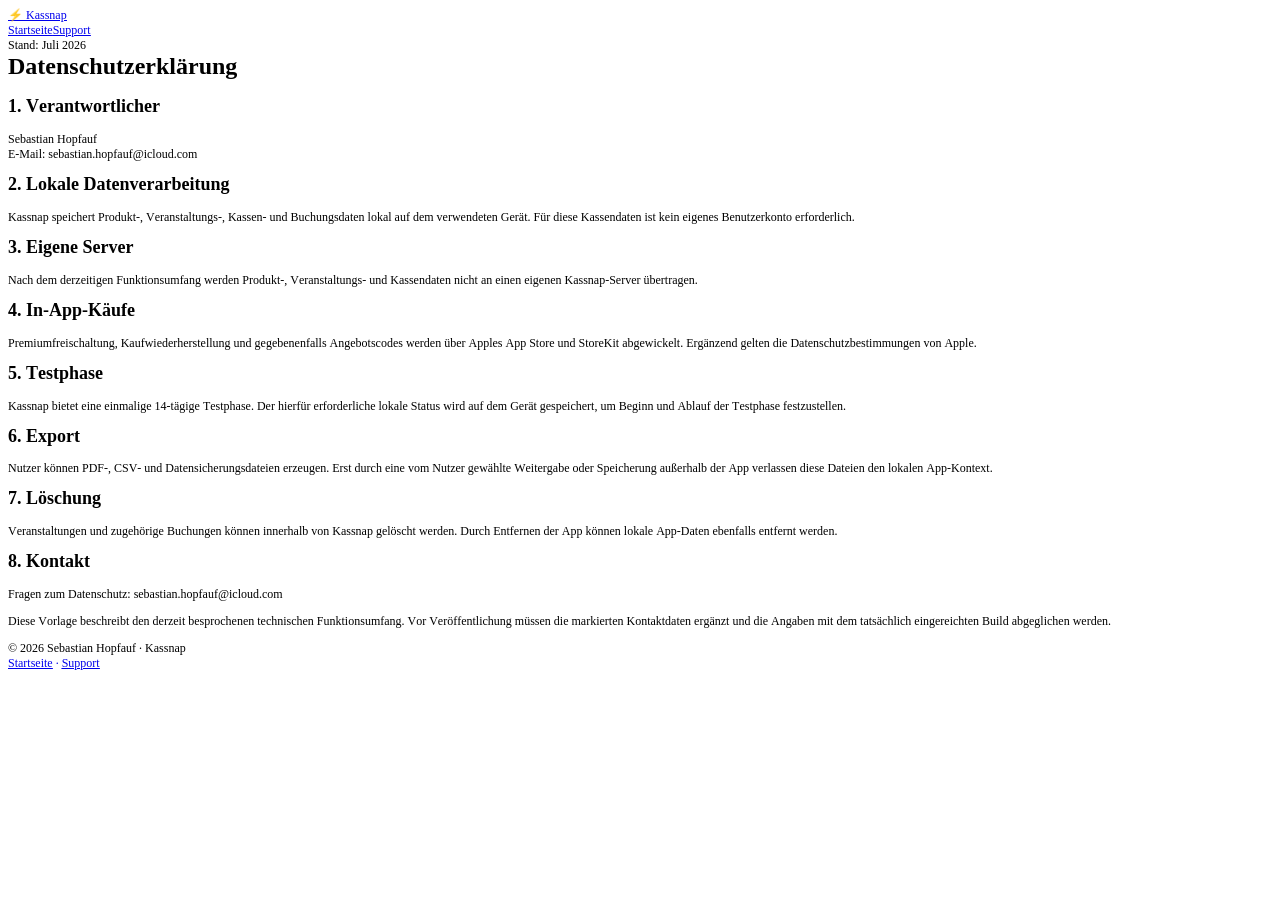
==== datenschutz.html @ 1621744f "Add files via upload" ====
<!DOCTYPE html PUBLIC "-//W3C//DTD HTML 4.01//EN" "http://www.w3.org/TR/html4/strict.dtd">
<html>
<head>
  <meta http-equiv="Content-Type" content="text/html; charset=utf-8">
  <meta http-equiv="Content-Style-Type" content="text/css">
  <title></title>
  <meta name="Generator" content="Cocoa HTML Writer">
  <meta name="CocoaVersion" content="2768.2">
  <style type="text/css">
    p.p1 {margin: 0.0px 0.0px 0.0px 0.0px; font: 12.0px Times; color: #0000e9; -webkit-text-stroke: #0000e3}
    p.p2 {margin: 0.0px 0.0px 0.0px 0.0px; font: 12.0px Times; -webkit-text-stroke: #000000}
    p.p5 {margin: 0.0px 0.0px 12.0px 0.0px; font: 12.0px Times; -webkit-text-stroke: #000000}
    span.s1 {font: 12.0px 'Apple Color Emoji'; text-decoration: underline ; font-kerning: none}
    span.s2 {font: 12.0px Times; text-decoration: underline ; font-kerning: none}
    span.s3 {text-decoration: underline ; font-kerning: none}
    span.s4 {font-kerning: none}
    span.s5 {font-kerning: none; color: #0000e3; -webkit-text-stroke: 0px #000000}
    span.s6 {text-decoration: underline ; font-kerning: none; color: #0000e9; -webkit-text-stroke: 0px #0000e3}
  </style>
</head>
<body>
<p class="p1"><span class="s1"><a href="file:///Users/sebastian/Library/Mobile%20Documents/com~apple~CloudDocs/Downloads/Kassnap_GitHub_Pages/index.html">⚡<span class="s2"> Kassnap</span></a></span></p>
<p class="p1"><span class="s3"><a href="file:///Users/sebastian/Library/Mobile%20Documents/com~apple~CloudDocs/Downloads/Kassnap_GitHub_Pages/index.html">Startseite</a><a href="file:///Users/sebastian/Library/Mobile%20Documents/com~apple~CloudDocs/Downloads/Kassnap_GitHub_Pages/support.html">Support</a></span></p>
<p class="p2"><span class="s4">Stand: Juli 2026</span></p>
<h1 style="margin: 0.0px 0.0px 16.1px 0.0px; font: 24.0px Times; -webkit-text-stroke: #000000"><span class="s4"><b>Datenschutzerklärung</b><b></b></span></h1>
<h2 style="margin: 0.0px 0.0px 14.9px 0.0px; font: 18.0px Times; -webkit-text-stroke: #000000"><span class="s4"><b>1. Verantwortlicher</b><b></b></span></h2>
<p class="p5"><span class="s4">Sebastian Hopfauf<br>
E-Mail: sebastian.hopfauf@icloud.com</span></p>
<h2 style="margin: 0.0px 0.0px 14.9px 0.0px; font: 18.0px Times; -webkit-text-stroke: #000000"><span class="s4"><b>2. Lokale Datenverarbeitung</b><b></b></span></h2>
<p class="p5"><span class="s4">Kassnap speichert Produkt-, Veranstaltungs-, Kassen- und Buchungsdaten lokal auf dem verwendeten Gerät. Für diese Kassendaten ist kein eigenes Benutzerkonto erforderlich.</span></p>
<h2 style="margin: 0.0px 0.0px 14.9px 0.0px; font: 18.0px Times; -webkit-text-stroke: #000000"><span class="s4"><b>3. Eigene Server</b><b></b></span></h2>
<p class="p5"><span class="s4">Nach dem derzeitigen Funktionsumfang werden Produkt-, Veranstaltungs- und Kassendaten nicht an einen eigenen Kassnap-Server übertragen.</span></p>
<h2 style="margin: 0.0px 0.0px 14.9px 0.0px; font: 18.0px Times; -webkit-text-stroke: #000000"><span class="s4"><b>4. In-App-Käufe</b><b></b></span></h2>
<p class="p5"><span class="s4">Premiumfreischaltung, Kaufwiederherstellung und gegebenenfalls Angebotscodes werden über Apples App Store und StoreKit abgewickelt. Ergänzend gelten die Datenschutzbestimmungen von Apple.</span></p>
<h2 style="margin: 0.0px 0.0px 14.9px 0.0px; font: 18.0px Times; -webkit-text-stroke: #000000"><span class="s4"><b>5. Testphase</b><b></b></span></h2>
<p class="p5"><span class="s4">Kassnap bietet eine einmalige 14-tägige Testphase. Der hierfür erforderliche lokale Status wird auf dem Gerät gespeichert, um Beginn und Ablauf der Testphase festzustellen.</span></p>
<h2 style="margin: 0.0px 0.0px 14.9px 0.0px; font: 18.0px Times; -webkit-text-stroke: #000000"><span class="s4"><b>6. Export</b><b></b></span></h2>
<p class="p5"><span class="s4">Nutzer können PDF-, CSV- und Datensicherungsdateien erzeugen. Erst durch eine vom Nutzer gewählte Weitergabe oder Speicherung außerhalb der App verlassen diese Dateien den lokalen App-Kontext.</span></p>
<h2 style="margin: 0.0px 0.0px 14.9px 0.0px; font: 18.0px Times; -webkit-text-stroke: #000000"><span class="s4"><b>7. Löschung</b><b></b></span></h2>
<p class="p5"><span class="s4">Veranstaltungen und zugehörige Buchungen können innerhalb von Kassnap gelöscht werden. Durch Entfernen der App können lokale App-Daten ebenfalls entfernt werden.</span></p>
<h2 style="margin: 0.0px 0.0px 14.9px 0.0px; font: 18.0px Times; -webkit-text-stroke: #000000"><span class="s4"><b>8. Kontakt</b><b></b></span></h2>
<p class="p5"><span class="s4">Fragen zum Datenschutz: sebastian.hopfauf@icloud.com</span></p>
<p class="p5"><span class="s4">Diese Vorlage beschreibt den derzeit besprochenen technischen Funktionsumfang. Vor Veröffentlichung müssen die markierten Kontaktdaten ergänzt und die Angaben mit dem tatsächlich eingereichten Build abgeglichen werden.</span></p>
<p class="p2"><span class="s4">© 2026 Sebastian Hopfauf · Kassnap</span></p>
<p class="p1"><span class="s3"><a href="file:///Users/sebastian/Library/Mobile%20Documents/com~apple~CloudDocs/Downloads/Kassnap_GitHub_Pages/index.html">Startseite</a></span><span class="s5"> · <a href="file:///Users/sebastian/Library/Mobile%20Documents/com~apple~CloudDocs/Downloads/Kassnap_GitHub_Pages/support.html"><span class="s6">Support</span></a></span></p>
</body>
</html>
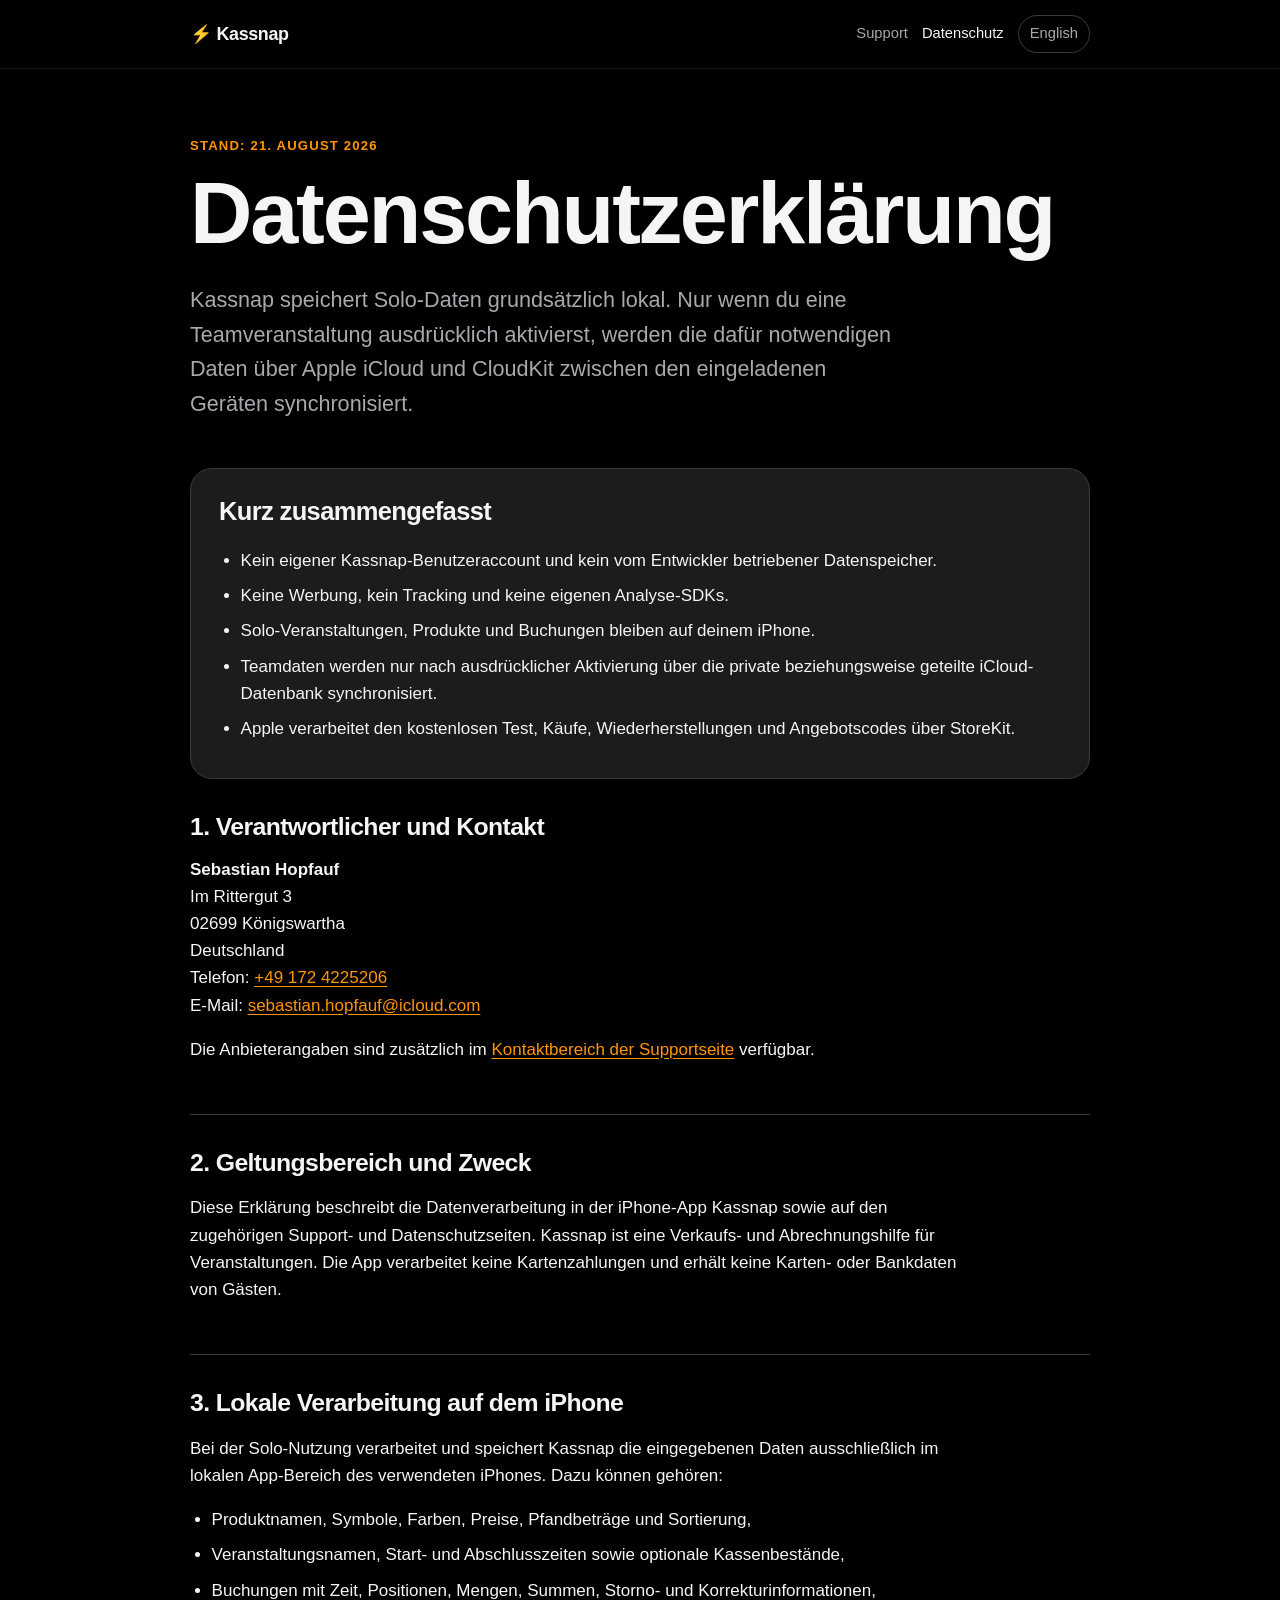
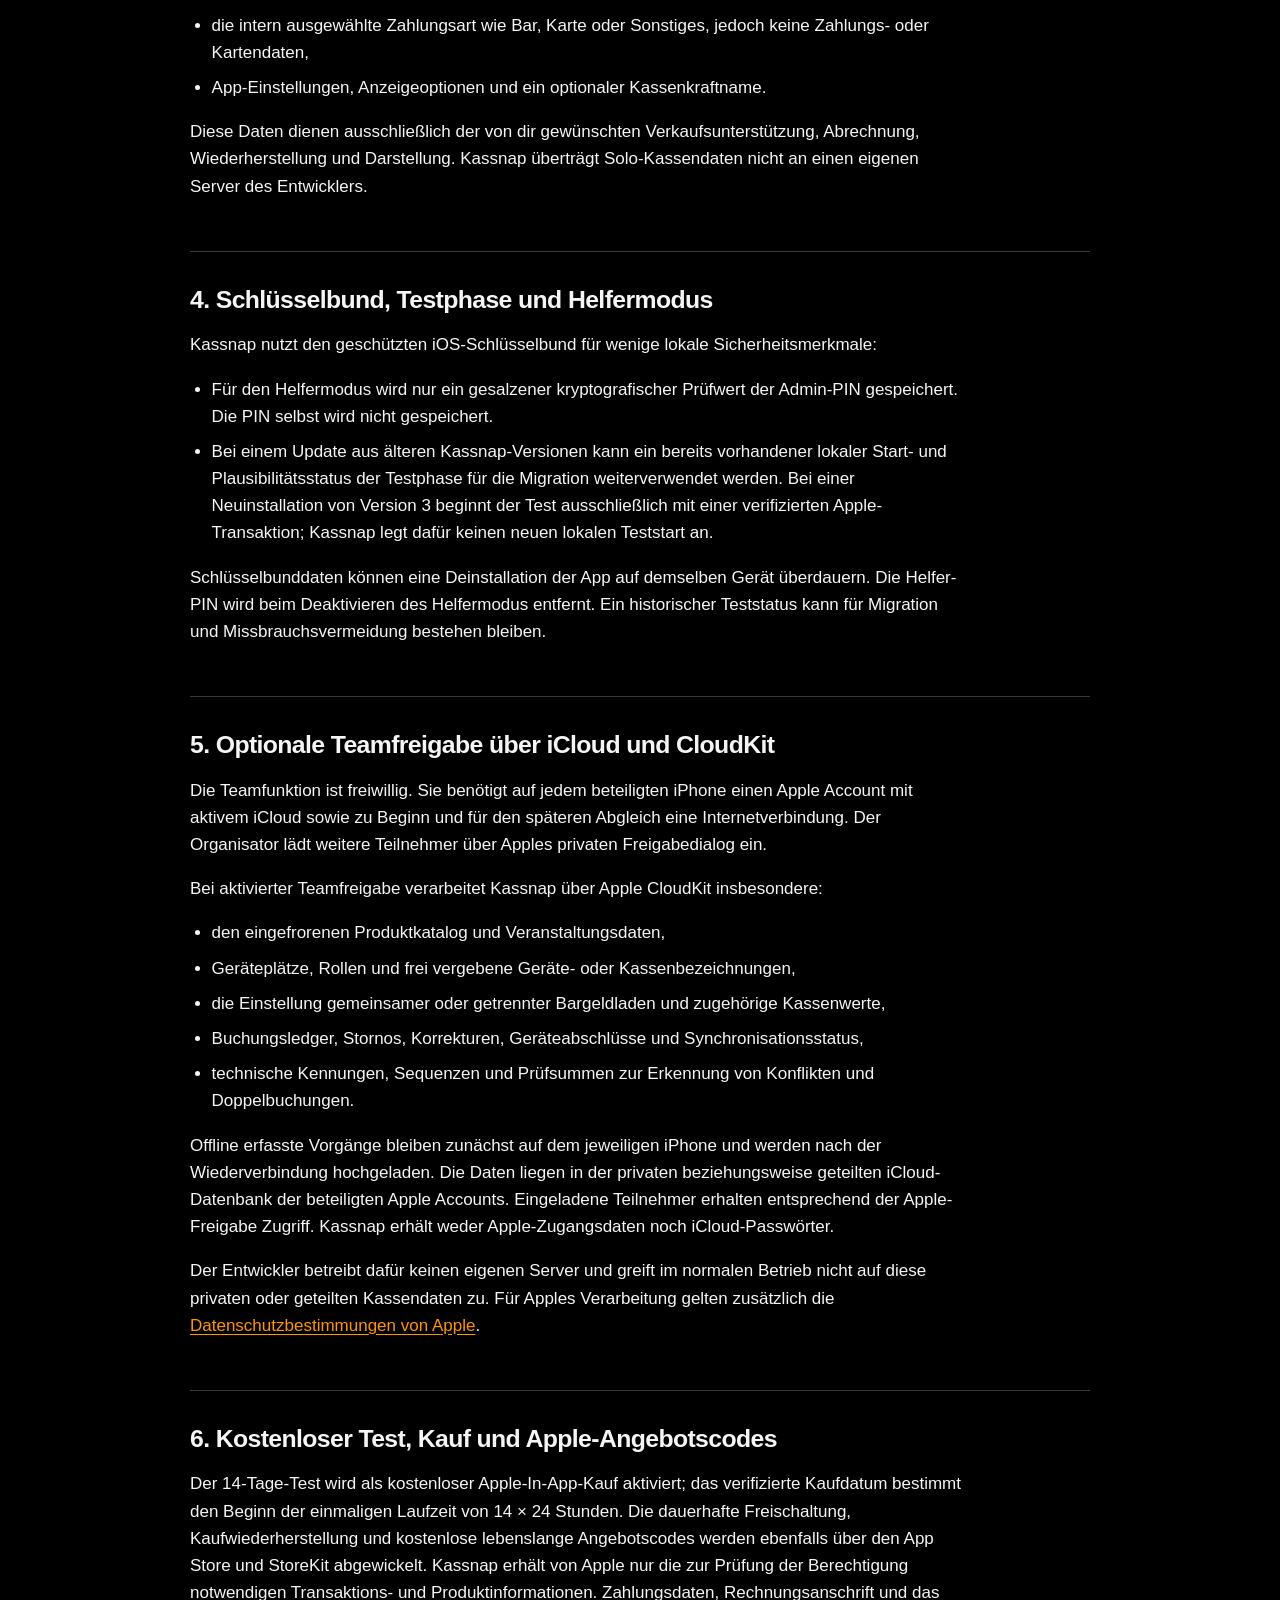
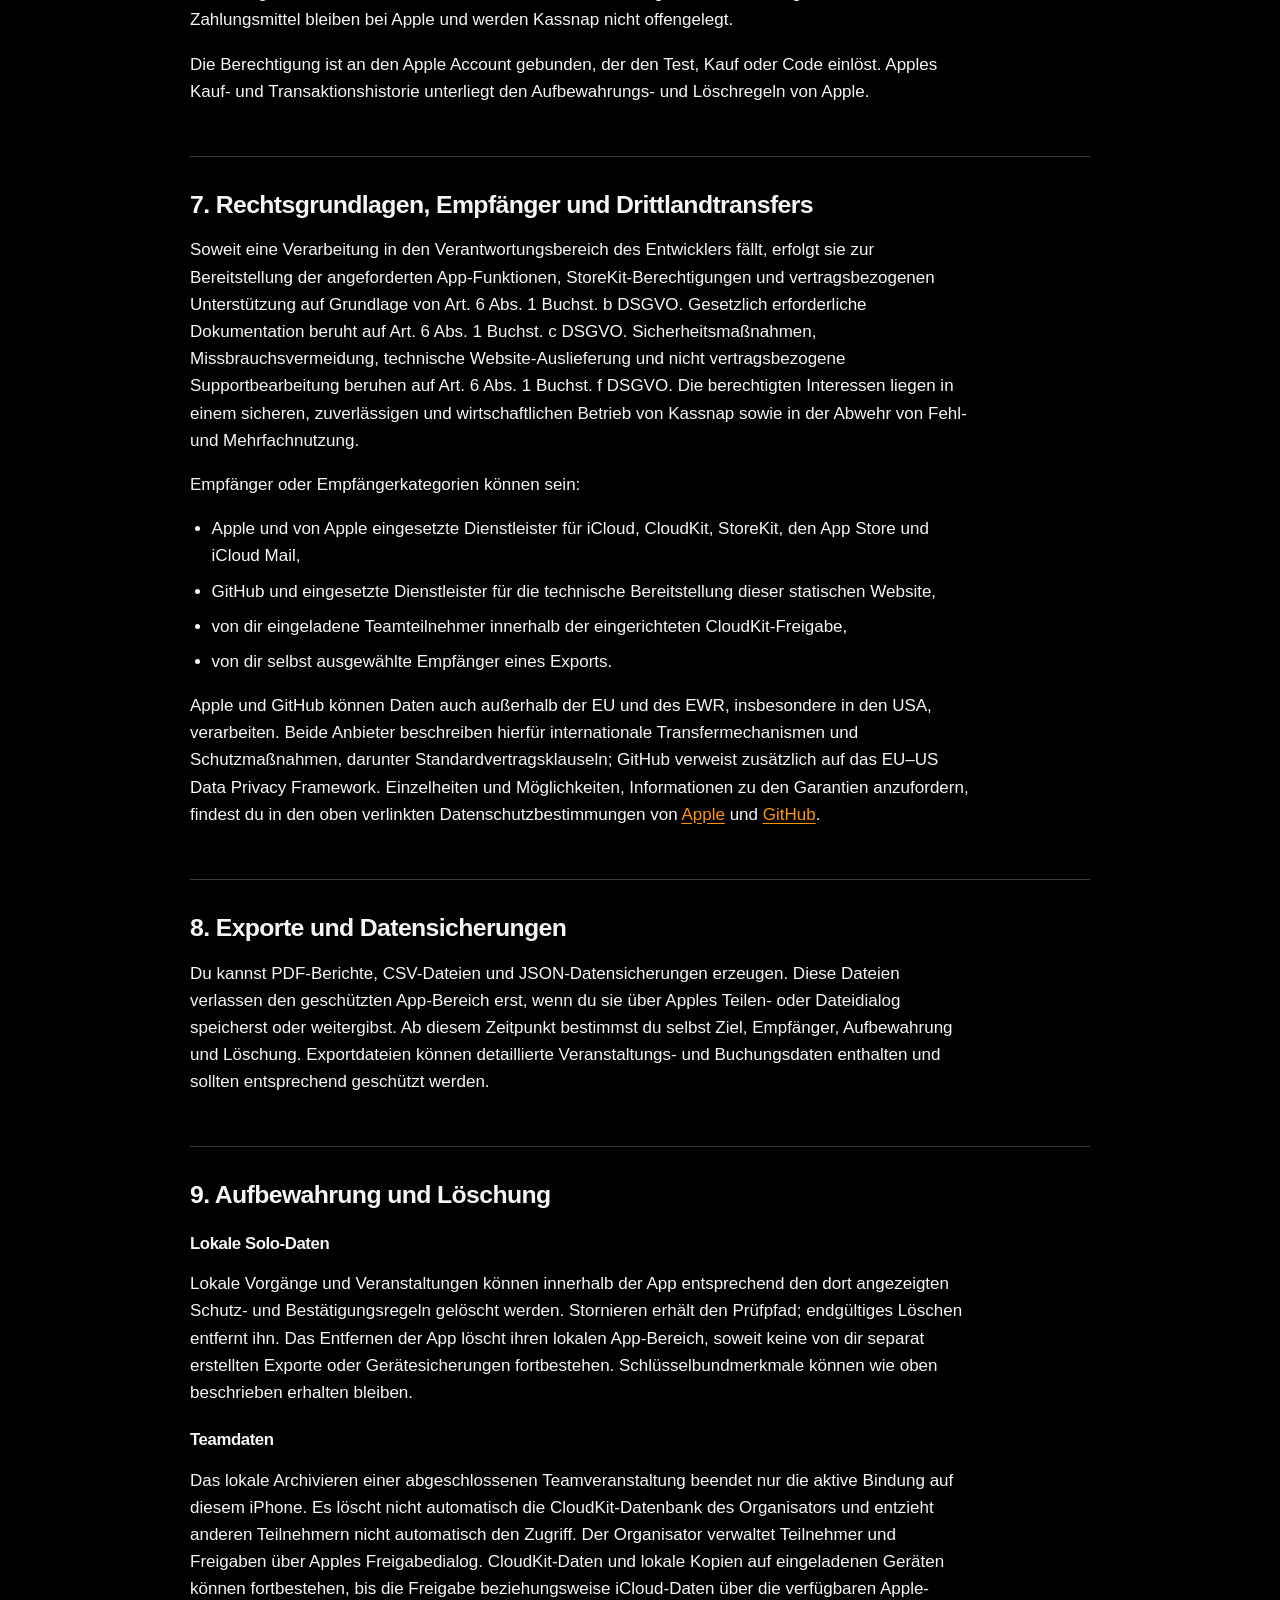
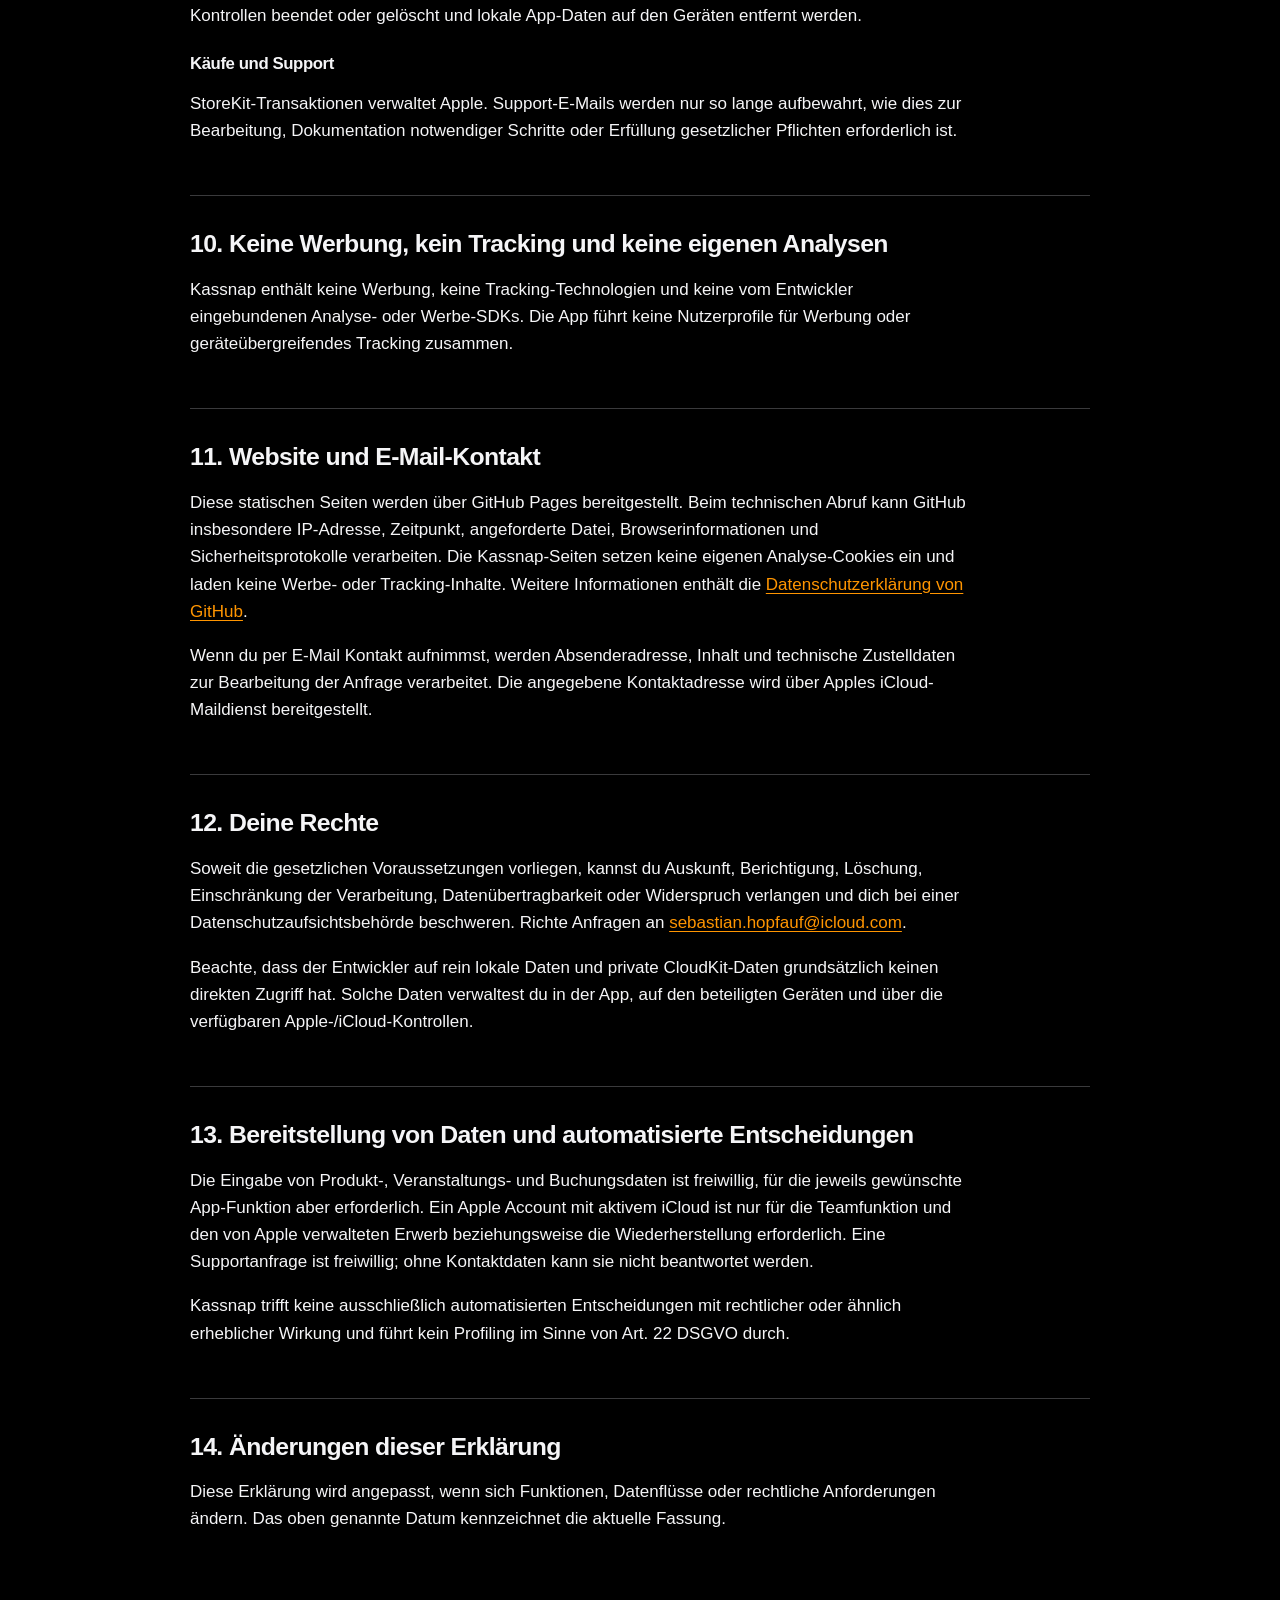
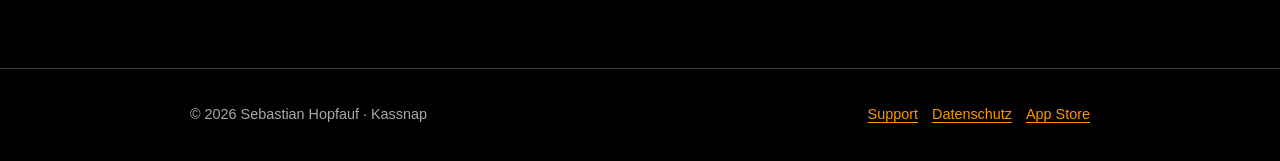
==== commit d9f5bbf4: "Kassnap 3: Support und Datenschutz aktualisieren Aktualisiert die deutschen und englischen Support- " ====
--- a/datenschutz.html
+++ b/datenschutz.html
@@ -1,47 +1,175 @@
-<!DOCTYPE html PUBLIC "-//W3C//DTD HTML 4.01//EN" "http://www.w3.org/TR/html4/strict.dtd">
-<html>
+<!doctype html>
+<html lang="de">
 <head>
-  <meta http-equiv="Content-Type" content="text/html; charset=utf-8">
-  <meta http-equiv="Content-Style-Type" content="text/css">
-  <title></title>
-  <meta name="Generator" content="Cocoa HTML Writer">
-  <meta name="CocoaVersion" content="2768.2">
-  <style type="text/css">
-    p.p1 {margin: 0.0px 0.0px 0.0px 0.0px; font: 12.0px Times; color: #0000e9; -webkit-text-stroke: #0000e3}
-    p.p2 {margin: 0.0px 0.0px 0.0px 0.0px; font: 12.0px Times; -webkit-text-stroke: #000000}
-    p.p5 {margin: 0.0px 0.0px 12.0px 0.0px; font: 12.0px Times; -webkit-text-stroke: #000000}
-    span.s1 {font: 12.0px 'Apple Color Emoji'; text-decoration: underline ; font-kerning: none}
-    span.s2 {font: 12.0px Times; text-decoration: underline ; font-kerning: none}
-    span.s3 {text-decoration: underline ; font-kerning: none}
-    span.s4 {font-kerning: none}
-    span.s5 {font-kerning: none; color: #0000e3; -webkit-text-stroke: 0px #000000}
-    span.s6 {text-decoration: underline ; font-kerning: none; color: #0000e9; -webkit-text-stroke: 0px #0000e3}
-  </style>
+  <meta charset="utf-8">
+  <meta name="viewport" content="width=device-width, initial-scale=1">
+  <meta name="description" content="Datenschutzerklärung für die iPhone-App Kassnap und die zugehörige Support-Website.">
+  <meta name="theme-color" content="#000000">
+  <title>Datenschutz · Kassnap</title>
+  <link rel="canonical" href="https://sebastianhopfauf.github.io/kassnap/datenschutz.html">
+  <link rel="alternate" hreflang="en" href="https://sebastianhopfauf.github.io/kassnap/privacy.html">
+  <link rel="stylesheet" href="style.css">
 </head>
 <body>
-<p class="p1"><span class="s1"><a href="file:///Users/sebastian/Library/Mobile%20Documents/com~apple~CloudDocs/Downloads/Kassnap_GitHub_Pages/index.html">⚡<span class="s2"> Kassnap</span></a></span></p>
-<p class="p1"><span class="s3"><a href="file:///Users/sebastian/Library/Mobile%20Documents/com~apple~CloudDocs/Downloads/Kassnap_GitHub_Pages/index.html">Startseite</a><a href="file:///Users/sebastian/Library/Mobile%20Documents/com~apple~CloudDocs/Downloads/Kassnap_GitHub_Pages/support.html">Support</a></span></p>
-<p class="p2"><span class="s4">Stand: Juli 2026</span></p>
-<h1 style="margin: 0.0px 0.0px 16.1px 0.0px; font: 24.0px Times; -webkit-text-stroke: #000000"><span class="s4"><b>Datenschutzerklärung</b><b></b></span></h1>
-<h2 style="margin: 0.0px 0.0px 14.9px 0.0px; font: 18.0px Times; -webkit-text-stroke: #000000"><span class="s4"><b>1. Verantwortlicher</b><b></b></span></h2>
-<p class="p5"><span class="s4">Sebastian Hopfauf<br>
-E-Mail: sebastian.hopfauf@icloud.com</span></p>
-<h2 style="margin: 0.0px 0.0px 14.9px 0.0px; font: 18.0px Times; -webkit-text-stroke: #000000"><span class="s4"><b>2. Lokale Datenverarbeitung</b><b></b></span></h2>
-<p class="p5"><span class="s4">Kassnap speichert Produkt-, Veranstaltungs-, Kassen- und Buchungsdaten lokal auf dem verwendeten Gerät. Für diese Kassendaten ist kein eigenes Benutzerkonto erforderlich.</span></p>
-<h2 style="margin: 0.0px 0.0px 14.9px 0.0px; font: 18.0px Times; -webkit-text-stroke: #000000"><span class="s4"><b>3. Eigene Server</b><b></b></span></h2>
-<p class="p5"><span class="s4">Nach dem derzeitigen Funktionsumfang werden Produkt-, Veranstaltungs- und Kassendaten nicht an einen eigenen Kassnap-Server übertragen.</span></p>
-<h2 style="margin: 0.0px 0.0px 14.9px 0.0px; font: 18.0px Times; -webkit-text-stroke: #000000"><span class="s4"><b>4. In-App-Käufe</b><b></b></span></h2>
-<p class="p5"><span class="s4">Premiumfreischaltung, Kaufwiederherstellung und gegebenenfalls Angebotscodes werden über Apples App Store und StoreKit abgewickelt. Ergänzend gelten die Datenschutzbestimmungen von Apple.</span></p>
-<h2 style="margin: 0.0px 0.0px 14.9px 0.0px; font: 18.0px Times; -webkit-text-stroke: #000000"><span class="s4"><b>5. Testphase</b><b></b></span></h2>
-<p class="p5"><span class="s4">Kassnap bietet eine einmalige 14-tägige Testphase. Der hierfür erforderliche lokale Status wird auf dem Gerät gespeichert, um Beginn und Ablauf der Testphase festzustellen.</span></p>
-<h2 style="margin: 0.0px 0.0px 14.9px 0.0px; font: 18.0px Times; -webkit-text-stroke: #000000"><span class="s4"><b>6. Export</b><b></b></span></h2>
-<p class="p5"><span class="s4">Nutzer können PDF-, CSV- und Datensicherungsdateien erzeugen. Erst durch eine vom Nutzer gewählte Weitergabe oder Speicherung außerhalb der App verlassen diese Dateien den lokalen App-Kontext.</span></p>
-<h2 style="margin: 0.0px 0.0px 14.9px 0.0px; font: 18.0px Times; -webkit-text-stroke: #000000"><span class="s4"><b>7. Löschung</b><b></b></span></h2>
-<p class="p5"><span class="s4">Veranstaltungen und zugehörige Buchungen können innerhalb von Kassnap gelöscht werden. Durch Entfernen der App können lokale App-Daten ebenfalls entfernt werden.</span></p>
-<h2 style="margin: 0.0px 0.0px 14.9px 0.0px; font: 18.0px Times; -webkit-text-stroke: #000000"><span class="s4"><b>8. Kontakt</b><b></b></span></h2>
-<p class="p5"><span class="s4">Fragen zum Datenschutz: sebastian.hopfauf@icloud.com</span></p>
-<p class="p5"><span class="s4">Diese Vorlage beschreibt den derzeit besprochenen technischen Funktionsumfang. Vor Veröffentlichung müssen die markierten Kontaktdaten ergänzt und die Angaben mit dem tatsächlich eingereichten Build abgeglichen werden.</span></p>
-<p class="p2"><span class="s4">© 2026 Sebastian Hopfauf · Kassnap</span></p>
-<p class="p1"><span class="s3"><a href="file:///Users/sebastian/Library/Mobile%20Documents/com~apple~CloudDocs/Downloads/Kassnap_GitHub_Pages/index.html">Startseite</a></span><span class="s5"> · <a href="file:///Users/sebastian/Library/Mobile%20Documents/com~apple~CloudDocs/Downloads/Kassnap_GitHub_Pages/support.html"><span class="s6">Support</span></a></span></p>
+  <header class="site-header">
+    <nav class="container nav" aria-label="Hauptnavigation">
+      <a class="brand" href="https://sebastianhopfauf.github.io/kassnap/"><span class="brand-mark" aria-hidden="true">⚡</span>Kassnap</a>
+      <div class="nav-links">
+        <a href="support.html">Support</a>
+        <a href="datenschutz.html" aria-current="page">Datenschutz</a>
+        <a class="language-link" href="privacy.html" lang="en" hreflang="en">English</a>
+      </div>
+    </nav>
+  </header>
+
+  <main class="container">
+    <section class="hero">
+      <p class="eyebrow">Stand: 21. August 2026</p>
+      <h1>Datenschutzerklärung</h1>
+      <p class="lead">Kassnap speichert Solo-Daten grundsätzlich lokal. Nur wenn du eine Teamveranstaltung ausdrücklich aktivierst, werden die dafür notwendigen Daten über Apple iCloud und CloudKit zwischen den eingeladenen Geräten synchronisiert.</p>
+    </section>
+
+    <section class="privacy-summary" aria-labelledby="summary">
+      <h2 id="summary">Kurz zusammengefasst</h2>
+      <ul class="plain-list">
+        <li>Kein eigener Kassnap-Benutzeraccount und kein vom Entwickler betriebener Datenspeicher.</li>
+        <li>Keine Werbung, kein Tracking und keine eigenen Analyse-SDKs.</li>
+        <li>Solo-Veranstaltungen, Produkte und Buchungen bleiben auf deinem iPhone.</li>
+        <li>Teamdaten werden nur nach ausdrücklicher Aktivierung über die private beziehungsweise geteilte iCloud-Datenbank synchronisiert.</li>
+        <li>Apple verarbeitet den kostenlosen Test, Käufe, Wiederherstellungen und Angebotscodes über StoreKit.</li>
+      </ul>
+    </section>
+
+    <section class="privacy-section" aria-labelledby="controller">
+      <h2 id="controller">1. Verantwortlicher und Kontakt</h2>
+      <address class="provider-details">
+        <strong>Sebastian Hopfauf</strong><br>
+        Im Rittergut 3<br>
+        02699 Königswartha<br>
+        Deutschland<br>
+        Telefon: <a href="tel:+491724225206">+49 172 4225206</a><br>
+        E-Mail: <a href="mailto:sebastian.hopfauf@icloud.com">sebastian.hopfauf@icloud.com</a>
+      </address>
+      <p>Die Anbieterangaben sind zusätzlich im <a href="support.html#anbieterangaben">Kontaktbereich der Supportseite</a> verfügbar.</p>
+    </section>
+
+    <section class="privacy-section" aria-labelledby="scope">
+      <h2 id="scope">2. Geltungsbereich und Zweck</h2>
+      <p>Diese Erklärung beschreibt die Datenverarbeitung in der iPhone-App Kassnap sowie auf den zugehörigen Support- und Datenschutzseiten. Kassnap ist eine Verkaufs- und Abrechnungshilfe für Veranstaltungen. Die App verarbeitet keine Kartenzahlungen und erhält keine Karten- oder Bankdaten von Gästen.</p>
+    </section>
+
+    <section class="privacy-section" aria-labelledby="local-data">
+      <h2 id="local-data">3. Lokale Verarbeitung auf dem iPhone</h2>
+      <p>Bei der Solo-Nutzung verarbeitet und speichert Kassnap die eingegebenen Daten ausschließlich im lokalen App-Bereich des verwendeten iPhones. Dazu können gehören:</p>
+      <ul class="plain-list">
+        <li>Produktnamen, Symbole, Farben, Preise, Pfandbeträge und Sortierung,</li>
+        <li>Veranstaltungsnamen, Start- und Abschlusszeiten sowie optionale Kassenbestände,</li>
+        <li>Buchungen mit Zeit, Positionen, Mengen, Summen, Storno- und Korrekturinformationen,</li>
+        <li>die intern ausgewählte Zahlungsart wie Bar, Karte oder Sonstiges, jedoch keine Zahlungs- oder Kartendaten,</li>
+        <li>App-Einstellungen, Anzeigeoptionen und ein optionaler Kassenkraftname.</li>
+      </ul>
+      <p>Diese Daten dienen ausschließlich der von dir gewünschten Verkaufsunterstützung, Abrechnung, Wiederherstellung und Darstellung. Kassnap überträgt Solo-Kassendaten nicht an einen eigenen Server des Entwicklers.</p>
+    </section>
+
+    <section class="privacy-section" aria-labelledby="keychain">
+      <h2 id="keychain">4. Schlüsselbund, Testphase und Helfermodus</h2>
+      <p>Kassnap nutzt den geschützten iOS-Schlüsselbund für wenige lokale Sicherheitsmerkmale:</p>
+      <ul class="plain-list">
+        <li>Für den Helfermodus wird nur ein gesalzener kryptografischer Prüfwert der Admin-PIN gespeichert. Die PIN selbst wird nicht gespeichert.</li>
+        <li>Bei einem Update aus älteren Kassnap-Versionen kann ein bereits vorhandener lokaler Start- und Plausibilitätsstatus der Testphase für die Migration weiterverwendet werden. Bei einer Neuinstallation von Version 3 beginnt der Test ausschließlich mit einer verifizierten Apple-Transaktion; Kassnap legt dafür keinen neuen lokalen Teststart an.</li>
+      </ul>
+      <p>Schlüsselbunddaten können eine Deinstallation der App auf demselben Gerät überdauern. Die Helfer-PIN wird beim Deaktivieren des Helfermodus entfernt. Ein historischer Teststatus kann für Migration und Missbrauchsvermeidung bestehen bleiben.</p>
+    </section>
+
+    <section class="privacy-section" aria-labelledby="cloudkit">
+      <h2 id="cloudkit">5. Optionale Teamfreigabe über iCloud und CloudKit</h2>
+      <p>Die Teamfunktion ist freiwillig. Sie benötigt auf jedem beteiligten iPhone einen Apple Account mit aktivem iCloud sowie zu Beginn und für den späteren Abgleich eine Internetverbindung. Der Organisator lädt weitere Teilnehmer über Apples privaten Freigabedialog ein.</p>
+      <p>Bei aktivierter Teamfreigabe verarbeitet Kassnap über Apple CloudKit insbesondere:</p>
+      <ul class="plain-list">
+        <li>den eingefrorenen Produktkatalog und Veranstaltungsdaten,</li>
+        <li>Geräteplätze, Rollen und frei vergebene Geräte- oder Kassenbezeichnungen,</li>
+        <li>die Einstellung gemeinsamer oder getrennter Bargeldladen und zugehörige Kassenwerte,</li>
+        <li>Buchungsledger, Stornos, Korrekturen, Geräteabschlüsse und Synchronisationsstatus,</li>
+        <li>technische Kennungen, Sequenzen und Prüfsummen zur Erkennung von Konflikten und Doppelbuchungen.</li>
+      </ul>
+      <p>Offline erfasste Vorgänge bleiben zunächst auf dem jeweiligen iPhone und werden nach der Wiederverbindung hochgeladen. Die Daten liegen in der privaten beziehungsweise geteilten iCloud-Datenbank der beteiligten Apple Accounts. Eingeladene Teilnehmer erhalten entsprechend der Apple-Freigabe Zugriff. Kassnap erhält weder Apple-Zugangsdaten noch iCloud-Passwörter.</p>
+      <p>Der Entwickler betreibt dafür keinen eigenen Server und greift im normalen Betrieb nicht auf diese privaten oder geteilten Kassendaten zu. Für Apples Verarbeitung gelten zusätzlich die <a href="https://www.apple.com/legal/privacy/">Datenschutzbestimmungen von Apple</a>.</p>
+    </section>
+
+    <section class="privacy-section" aria-labelledby="storekit">
+      <h2 id="storekit">6. Kostenloser Test, Kauf und Apple-Angebotscodes</h2>
+      <p>Der 14-Tage-Test wird als kostenloser Apple-In-App-Kauf aktiviert; das verifizierte Kaufdatum bestimmt den Beginn der einmaligen Laufzeit von 14 × 24 Stunden. Die dauerhafte Freischaltung, Kaufwiederherstellung und kostenlose lebenslange Angebotscodes werden ebenfalls über den App Store und StoreKit abgewickelt. Kassnap erhält von Apple nur die zur Prüfung der Berechtigung notwendigen Transaktions- und Produktinformationen. Zahlungsdaten, Rechnungsanschrift und das Zahlungsmittel bleiben bei Apple und werden Kassnap nicht offengelegt.</p>
+      <p>Die Berechtigung ist an den Apple Account gebunden, der den Test, Kauf oder Code einlöst. Apples Kauf- und Transaktionshistorie unterliegt den Aufbewahrungs- und Löschregeln von Apple.</p>
+    </section>
+
+    <section class="privacy-section" aria-labelledby="legal-bases">
+      <h2 id="legal-bases">7. Rechtsgrundlagen, Empfänger und Drittlandtransfers</h2>
+      <p>Soweit eine Verarbeitung in den Verantwortungsbereich des Entwicklers fällt, erfolgt sie zur Bereitstellung der angeforderten App-Funktionen, StoreKit-Berechtigungen und vertragsbezogenen Unterstützung auf Grundlage von Art. 6 Abs. 1 Buchst. b DSGVO. Gesetzlich erforderliche Dokumentation beruht auf Art. 6 Abs. 1 Buchst. c DSGVO. Sicherheitsmaßnahmen, Missbrauchsvermeidung, technische Website-Auslieferung und nicht vertragsbezogene Supportbearbeitung beruhen auf Art. 6 Abs. 1 Buchst. f DSGVO. Die berechtigten Interessen liegen in einem sicheren, zuverlässigen und wirtschaftlichen Betrieb von Kassnap sowie in der Abwehr von Fehl- und Mehrfachnutzung.</p>
+      <p>Empfänger oder Empfängerkategorien können sein:</p>
+      <ul class="plain-list">
+        <li>Apple und von Apple eingesetzte Dienstleister für iCloud, CloudKit, StoreKit, den App Store und iCloud Mail,</li>
+        <li>GitHub und eingesetzte Dienstleister für die technische Bereitstellung dieser statischen Website,</li>
+        <li>von dir eingeladene Teamteilnehmer innerhalb der eingerichteten CloudKit-Freigabe,</li>
+        <li>von dir selbst ausgewählte Empfänger eines Exports.</li>
+      </ul>
+      <p>Apple und GitHub können Daten auch außerhalb der EU und des EWR, insbesondere in den USA, verarbeiten. Beide Anbieter beschreiben hierfür internationale Transfermechanismen und Schutzmaßnahmen, darunter Standardvertragsklauseln; GitHub verweist zusätzlich auf das EU–US Data Privacy Framework. Einzelheiten und Möglichkeiten, Informationen zu den Garantien anzufordern, findest du in den oben verlinkten Datenschutzbestimmungen von <a href="https://www.apple.com/legal/privacy/">Apple</a> und <a href="https://docs.github.com/en/site-policy/privacy-policies/github-general-privacy-statement">GitHub</a>.</p>
+    </section>
+
+    <section class="privacy-section" aria-labelledby="exports">
+      <h2 id="exports">8. Exporte und Datensicherungen</h2>
+      <p>Du kannst PDF-Berichte, CSV-Dateien und JSON-Datensicherungen erzeugen. Diese Dateien verlassen den geschützten App-Bereich erst, wenn du sie über Apples Teilen- oder Dateidialog speicherst oder weitergibst. Ab diesem Zeitpunkt bestimmst du selbst Ziel, Empfänger, Aufbewahrung und Löschung. Exportdateien können detaillierte Veranstaltungs- und Buchungsdaten enthalten und sollten entsprechend geschützt werden.</p>
+    </section>
+
+    <section class="privacy-section" aria-labelledby="retention">
+      <h2 id="retention">9. Aufbewahrung und Löschung</h2>
+      <h3>Lokale Solo-Daten</h3>
+      <p>Lokale Vorgänge und Veranstaltungen können innerhalb der App entsprechend den dort angezeigten Schutz- und Bestätigungsregeln gelöscht werden. Stornieren erhält den Prüfpfad; endgültiges Löschen entfernt ihn. Das Entfernen der App löscht ihren lokalen App-Bereich, soweit keine von dir separat erstellten Exporte oder Gerätesicherungen fortbestehen. Schlüsselbundmerkmale können wie oben beschrieben erhalten bleiben.</p>
+
+      <h3>Teamdaten</h3>
+      <p>Das lokale Archivieren einer abgeschlossenen Teamveranstaltung beendet nur die aktive Bindung auf diesem iPhone. Es löscht nicht automatisch die CloudKit-Datenbank des Organisators und entzieht anderen Teilnehmern nicht automatisch den Zugriff. Der Organisator verwaltet Teilnehmer und Freigaben über Apples Freigabedialog. CloudKit-Daten und lokale Kopien auf eingeladenen Geräten können fortbestehen, bis die Freigabe beziehungsweise iCloud-Daten über die verfügbaren Apple-Kontrollen beendet oder gelöscht und lokale App-Daten auf den Geräten entfernt werden.</p>
+
+      <h3>Käufe und Support</h3>
+      <p>StoreKit-Transaktionen verwaltet Apple. Support-E-Mails werden nur so lange aufbewahrt, wie dies zur Bearbeitung, Dokumentation notwendiger Schritte oder Erfüllung gesetzlicher Pflichten erforderlich ist.</p>
+    </section>
+
+    <section class="privacy-section" aria-labelledby="tracking">
+      <h2 id="tracking">10. Keine Werbung, kein Tracking und keine eigenen Analysen</h2>
+      <p>Kassnap enthält keine Werbung, keine Tracking-Technologien und keine vom Entwickler eingebundenen Analyse- oder Werbe-SDKs. Die App führt keine Nutzerprofile für Werbung oder geräteübergreifendes Tracking zusammen.</p>
+    </section>
+
+    <section class="privacy-section" aria-labelledby="website">
+      <h2 id="website">11. Website und E-Mail-Kontakt</h2>
+      <p>Diese statischen Seiten werden über GitHub Pages bereitgestellt. Beim technischen Abruf kann GitHub insbesondere IP-Adresse, Zeitpunkt, angeforderte Datei, Browserinformationen und Sicherheitsprotokolle verarbeiten. Die Kassnap-Seiten setzen keine eigenen Analyse-Cookies ein und laden keine Werbe- oder Tracking-Inhalte. Weitere Informationen enthält die <a href="https://docs.github.com/en/site-policy/privacy-policies/github-general-privacy-statement">Datenschutzerklärung von GitHub</a>.</p>
+      <p>Wenn du per E-Mail Kontakt aufnimmst, werden Absenderadresse, Inhalt und technische Zustelldaten zur Bearbeitung der Anfrage verarbeitet. Die angegebene Kontaktadresse wird über Apples iCloud-Maildienst bereitgestellt.</p>
+    </section>
+
+    <section class="privacy-section" aria-labelledby="rights">
+      <h2 id="rights">12. Deine Rechte</h2>
+      <p>Soweit die gesetzlichen Voraussetzungen vorliegen, kannst du Auskunft, Berichtigung, Löschung, Einschränkung der Verarbeitung, Datenübertragbarkeit oder Widerspruch verlangen und dich bei einer Datenschutzaufsichtsbehörde beschweren. Richte Anfragen an <a href="mailto:sebastian.hopfauf@icloud.com">sebastian.hopfauf@icloud.com</a>.</p>
+      <p>Beachte, dass der Entwickler auf rein lokale Daten und private CloudKit-Daten grundsätzlich keinen direkten Zugriff hat. Solche Daten verwaltest du in der App, auf den beteiligten Geräten und über die verfügbaren Apple-/iCloud-Kontrollen.</p>
+    </section>
+
+    <section class="privacy-section" aria-labelledby="provision">
+      <h2 id="provision">13. Bereitstellung von Daten und automatisierte Entscheidungen</h2>
+      <p>Die Eingabe von Produkt-, Veranstaltungs- und Buchungsdaten ist freiwillig, für die jeweils gewünschte App-Funktion aber erforderlich. Ein Apple Account mit aktivem iCloud ist nur für die Teamfunktion und den von Apple verwalteten Erwerb beziehungsweise die Wiederherstellung erforderlich. Eine Supportanfrage ist freiwillig; ohne Kontaktdaten kann sie nicht beantwortet werden.</p>
+      <p>Kassnap trifft keine ausschließlich automatisierten Entscheidungen mit rechtlicher oder ähnlich erheblicher Wirkung und führt kein Profiling im Sinne von Art. 22 DSGVO durch.</p>
+    </section>
+
+    <section class="privacy-section" aria-labelledby="changes">
+      <h2 id="changes">14. Änderungen dieser Erklärung</h2>
+      <p>Diese Erklärung wird angepasst, wenn sich Funktionen, Datenflüsse oder rechtliche Anforderungen ändern. Das oben genannte Datum kennzeichnet die aktuelle Fassung.</p>
+    </section>
+  </main>
+
+  <footer class="site-footer">
+    <div class="container footer-inner">
+      <span>© 2026 Sebastian Hopfauf · Kassnap</span>
+      <div class="footer-links">
+        <a href="support.html">Support</a>
+        <a href="datenschutz.html">Datenschutz</a>
+        <a href="https://apps.apple.com/de/app/kassnap/id6795122417">App Store</a>
+      </div>
+    </div>
+  </footer>
 </body>
 </html>
--- a/style.css
+++ b/style.css
@@ -0,0 +1,399 @@
+:root {
+  color-scheme: dark;
+  --canvas: #000;
+  --surface: #1c1c1e;
+  --surface-raised: #262628;
+  --line: #3a3a3c;
+  --text: #f5f5f7;
+  --muted: #a8a8ad;
+  --accent: #ff9500;
+  --accent-soft: rgba(255, 149, 0, 0.14);
+  --green: #30d158;
+  --blue: #0a84ff;
+  --red: #ff453a;
+  --radius: 22px;
+  --shadow: 0 18px 55px rgba(0, 0, 0, 0.28);
+}
+
+* {
+  box-sizing: border-box;
+}
+
+html {
+  scroll-behavior: smooth;
+}
+
+body {
+  margin: 0;
+  background: var(--canvas);
+  color: var(--text);
+  font-family: -apple-system, BlinkMacSystemFont, "SF Pro Text", "Segoe UI", sans-serif;
+  font-size: 17px;
+  line-height: 1.6;
+  -webkit-font-smoothing: antialiased;
+}
+
+a {
+  color: var(--accent);
+  text-underline-offset: 0.18em;
+}
+
+a:hover {
+  color: #ffb14a;
+}
+
+a:focus-visible {
+  outline: 3px solid var(--blue);
+  outline-offset: 4px;
+  border-radius: 6px;
+}
+
+.container {
+  width: min(900px, calc(100% - 36px));
+  margin: 0 auto;
+}
+
+.site-header {
+  position: sticky;
+  top: 0;
+  z-index: 10;
+  border-bottom: 1px solid rgba(255, 255, 255, 0.09);
+  background: rgba(0, 0, 0, 0.9);
+  -webkit-backdrop-filter: blur(18px);
+  backdrop-filter: blur(18px);
+}
+
+.nav {
+  min-height: 68px;
+  display: flex;
+  align-items: center;
+  justify-content: space-between;
+  gap: 20px;
+}
+
+.brand {
+  color: var(--text);
+  font-size: 1.12rem;
+  font-weight: 800;
+  text-decoration: none;
+  letter-spacing: -0.02em;
+}
+
+.brand-mark {
+  color: var(--accent);
+  margin-right: 0.3rem;
+}
+
+.nav-links {
+  display: flex;
+  align-items: center;
+  justify-content: flex-end;
+  flex-wrap: wrap;
+  gap: 14px;
+  font-size: 0.92rem;
+}
+
+.nav-links a {
+  color: var(--muted);
+  text-decoration: none;
+}
+
+.nav-links a[aria-current="page"],
+.nav-links a:hover {
+  color: var(--text);
+}
+
+.language-link {
+  padding: 6px 11px;
+  border: 1px solid var(--line);
+  border-radius: 999px;
+}
+
+main {
+  padding: 66px 0 84px;
+}
+
+.eyebrow {
+  margin: 0 0 8px;
+  color: var(--accent);
+  font-size: 0.82rem;
+  font-weight: 800;
+  letter-spacing: 0.09em;
+  text-transform: uppercase;
+}
+
+h1,
+h2,
+h3 {
+  line-height: 1.15;
+  letter-spacing: -0.025em;
+}
+
+h1 {
+  max-width: 760px;
+  margin: 0;
+  font-size: clamp(2.7rem, 9vw, 5.4rem);
+}
+
+.lead {
+  max-width: 720px;
+  margin: 20px 0 0;
+  color: var(--muted);
+  font-size: clamp(1.08rem, 2.4vw, 1.35rem);
+}
+
+.hero {
+  padding-bottom: 46px;
+}
+
+.notice,
+.card,
+.contact-card,
+.privacy-summary {
+  border: 1px solid var(--line);
+  border-radius: var(--radius);
+  background: var(--surface);
+  box-shadow: var(--shadow);
+}
+
+.notice {
+  margin-top: 30px;
+  padding: 20px 22px;
+  border-color: rgba(255, 149, 0, 0.42);
+  background: var(--accent-soft);
+}
+
+.notice strong {
+  color: var(--accent);
+}
+
+.section {
+  padding-top: 46px;
+}
+
+.section > h2,
+.section-heading {
+  margin: 0 0 18px;
+  font-size: clamp(1.6rem, 4vw, 2.25rem);
+}
+
+.grid {
+  display: grid;
+  grid-template-columns: repeat(2, minmax(0, 1fr));
+  gap: 16px;
+}
+
+.card {
+  padding: 24px;
+}
+
+.card h3 {
+  margin: 0 0 9px;
+  font-size: 1.14rem;
+}
+
+.card p:last-child,
+.card ul:last-child {
+  margin-bottom: 0;
+}
+
+.icon {
+  display: inline-grid;
+  width: 38px;
+  height: 38px;
+  margin-bottom: 15px;
+  place-items: center;
+  border-radius: 11px;
+  background: var(--accent-soft);
+  color: var(--accent);
+  font-weight: 800;
+}
+
+.steps,
+.plain-list {
+  margin: 12px 0 0;
+  padding-left: 1.35rem;
+}
+
+.steps li,
+.plain-list li {
+  margin: 8px 0;
+}
+
+.contact-card,
+.privacy-summary {
+  padding: 28px;
+}
+
+.contact-card h2,
+.privacy-summary h2 {
+  margin-top: 0;
+}
+
+.provider-details {
+  margin: 14px 0;
+  color: var(--text);
+  font-style: normal;
+}
+
+.contact-actions {
+  display: flex;
+  flex-wrap: wrap;
+  gap: 12px;
+  margin-top: 18px;
+}
+
+.button {
+  display: inline-flex;
+  min-height: 48px;
+  align-items: center;
+  justify-content: center;
+  padding: 10px 18px;
+  border-radius: 14px;
+  background: var(--accent);
+  color: #000;
+  font-weight: 750;
+  text-decoration: none;
+}
+
+.button:hover {
+  background: #ffad3d;
+  color: #000;
+}
+
+.secondary-button {
+  border: 1px solid var(--line);
+  background: var(--surface-raised);
+  color: var(--text);
+}
+
+.secondary-button:hover {
+  background: #333336;
+  color: var(--text);
+}
+
+.meta,
+.fine-print {
+  color: var(--muted);
+  font-size: 0.9rem;
+}
+
+.privacy-summary ul {
+  margin-bottom: 0;
+}
+
+.privacy-section {
+  padding: 34px 0;
+  border-bottom: 1px solid var(--line);
+}
+
+.privacy-section:last-child {
+  border-bottom: 0;
+}
+
+.privacy-section h2 {
+  margin: 0 0 14px;
+  font-size: 1.55rem;
+}
+
+.privacy-section h3 {
+  margin: 24px 0 8px;
+  font-size: 1.05rem;
+}
+
+.privacy-section p,
+.privacy-section ul {
+  max-width: 780px;
+}
+
+code {
+  padding: 0.12em 0.36em;
+  border-radius: 6px;
+  background: var(--surface-raised);
+  color: var(--text);
+  font-size: 0.9em;
+}
+
+.site-footer {
+  border-top: 1px solid var(--line);
+  color: var(--muted);
+}
+
+.footer-inner {
+  min-height: 92px;
+  display: flex;
+  align-items: center;
+  justify-content: space-between;
+  gap: 20px;
+  font-size: 0.9rem;
+}
+
+.footer-links {
+  display: flex;
+  flex-wrap: wrap;
+  justify-content: flex-end;
+  gap: 14px;
+}
+
+@media (max-width: 680px) {
+  .site-header {
+    position: static;
+  }
+
+  .nav,
+  .footer-inner {
+    align-items: flex-start;
+    flex-direction: column;
+    padding: 17px 0;
+  }
+
+  .nav-links,
+  .footer-links {
+    justify-content: flex-start;
+  }
+
+  main {
+    padding-top: 44px;
+  }
+
+  .grid {
+    grid-template-columns: 1fr;
+  }
+
+  .card,
+  .contact-card,
+  .privacy-summary {
+    padding: 21px;
+  }
+}
+
+@media (prefers-reduced-motion: reduce) {
+  html {
+    scroll-behavior: auto;
+  }
+}
+
+@media print {
+  :root {
+    color-scheme: light;
+    --canvas: #fff;
+    --surface: #fff;
+    --surface-raised: #f4f4f5;
+    --line: #ccc;
+    --text: #111;
+    --muted: #444;
+    --accent: #a84f00;
+    --accent-soft: #fff4e6;
+    --shadow: none;
+  }
+
+  .site-header,
+  .site-footer,
+  .contact-actions {
+    display: none;
+  }
+
+  main {
+    padding: 0;
+  }
+}
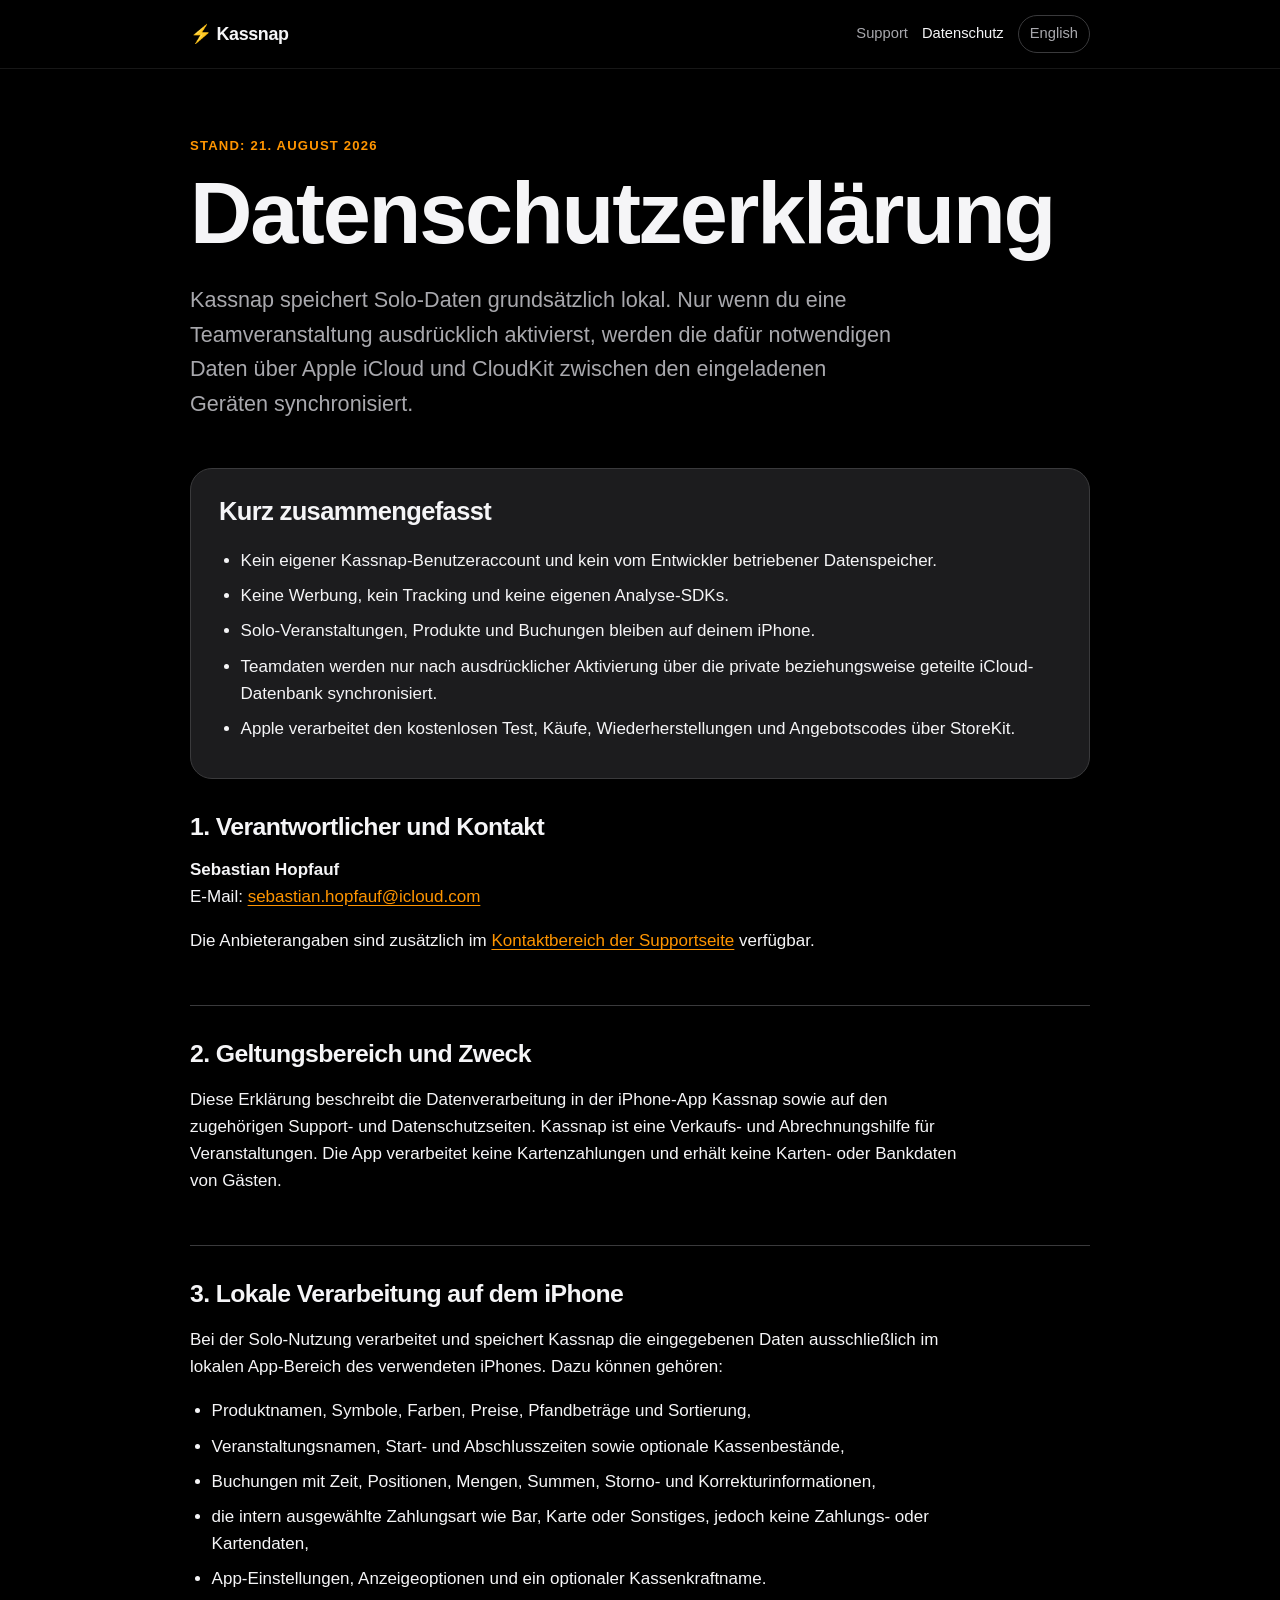
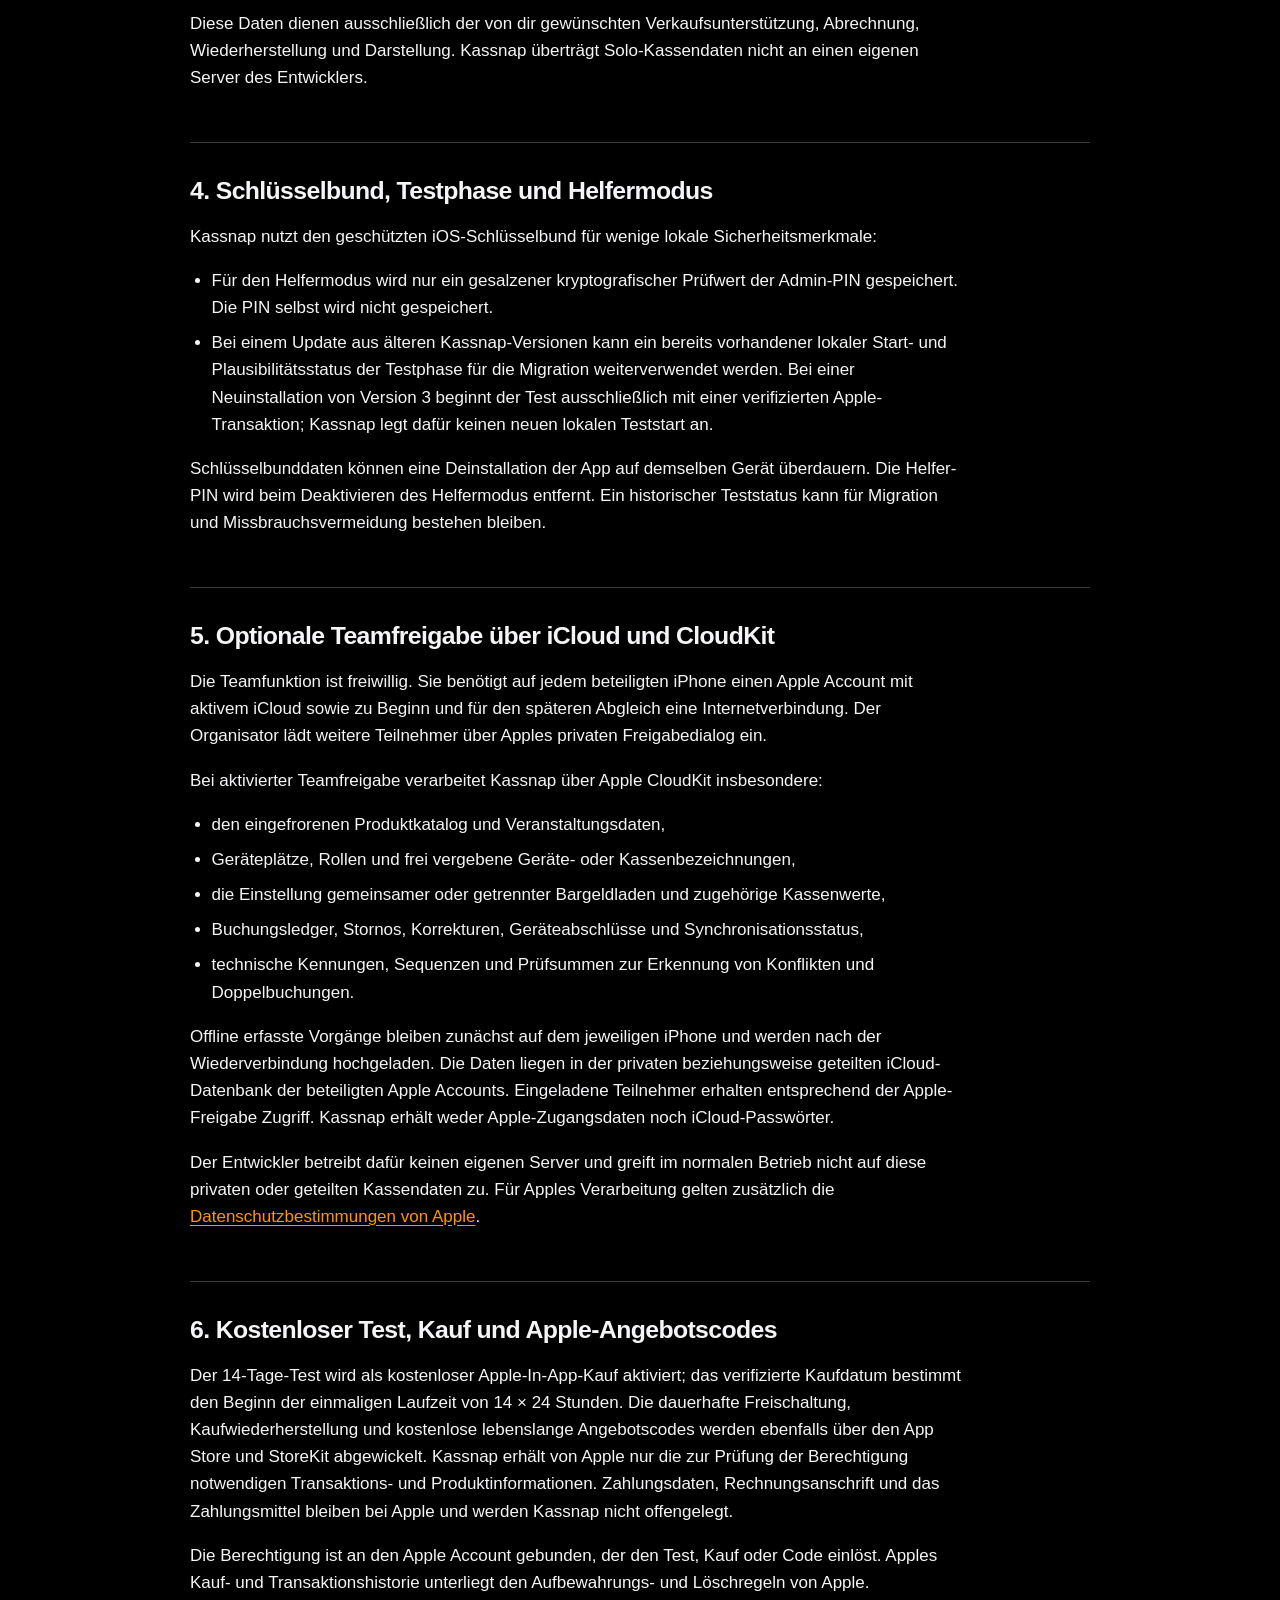
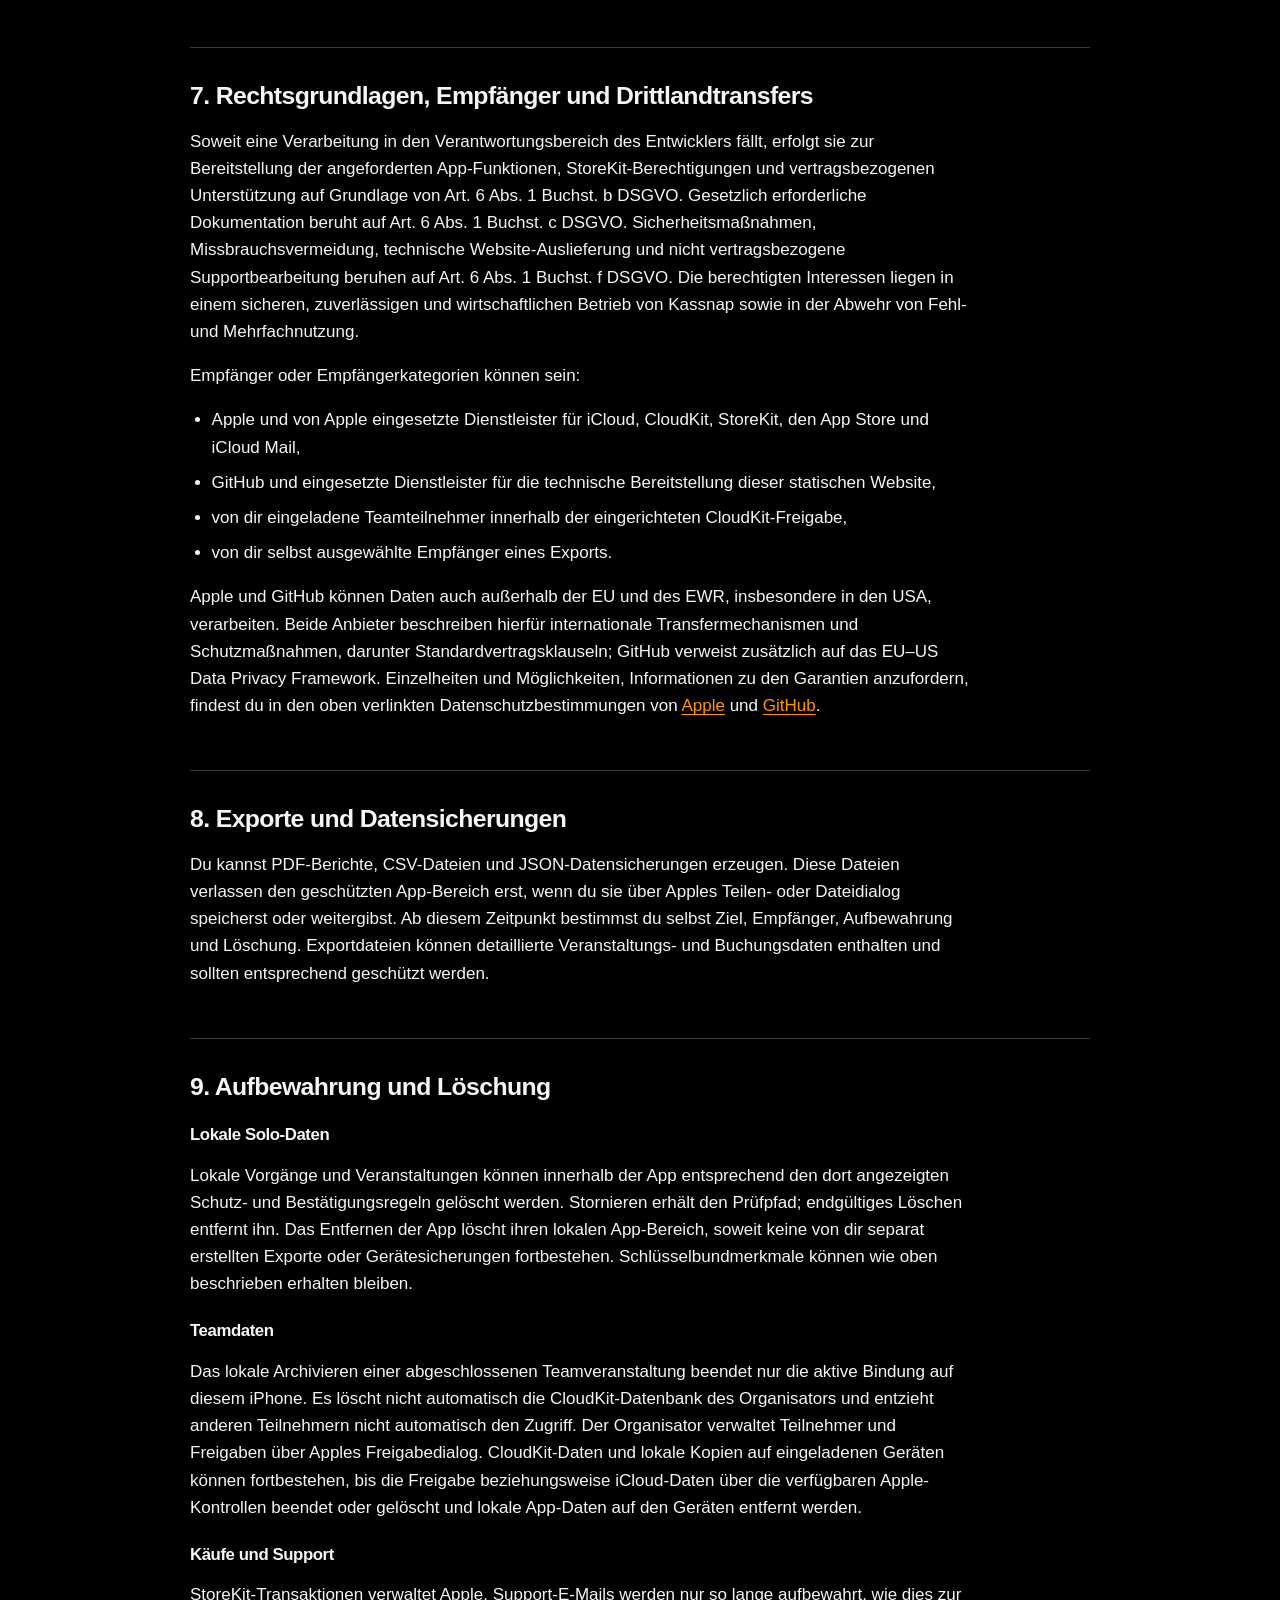
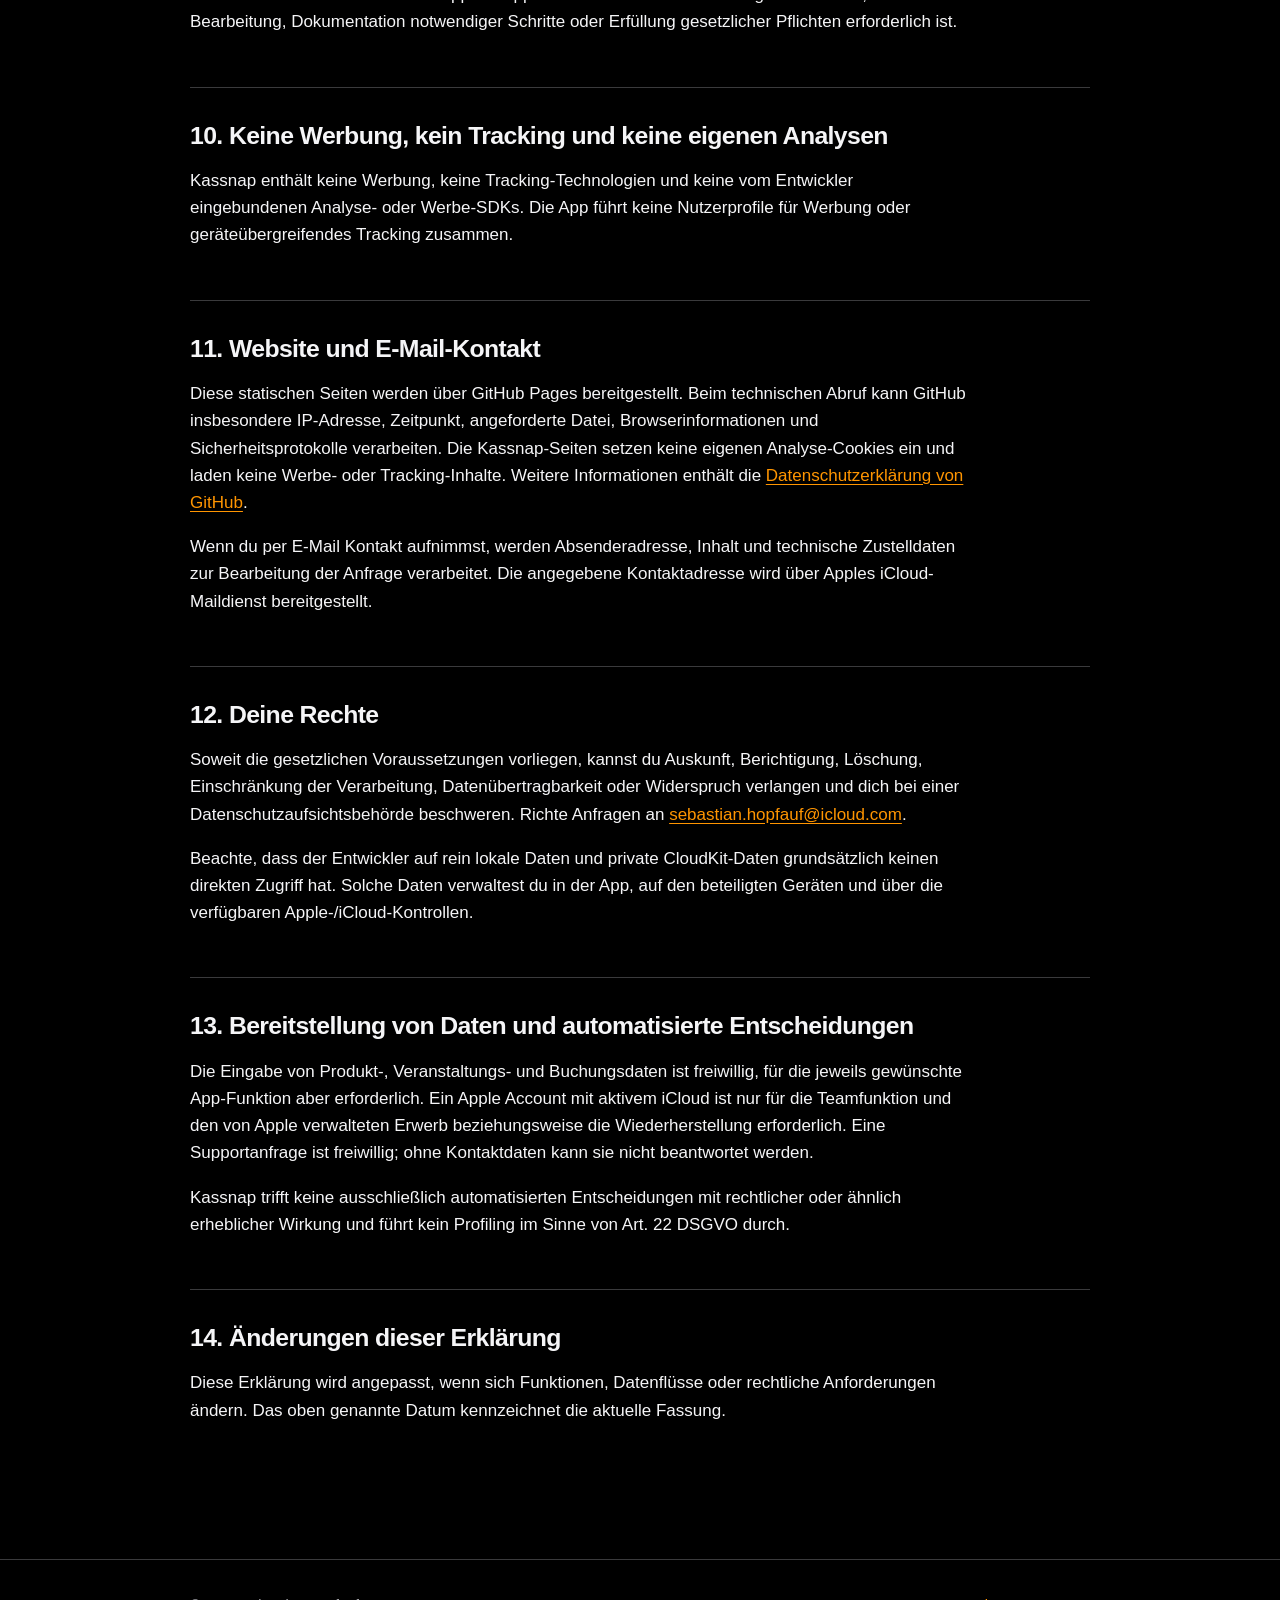
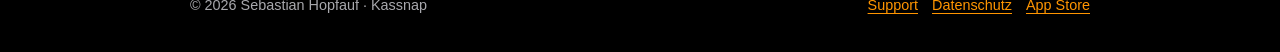
==== commit f607994f: "Private Anschrift und Telefonnummer entfernen Entfernt die Anschrift und Telefonnummer aus den deuts" ====
--- a/datenschutz.html
+++ b/datenschutz.html
@@ -44,10 +44,6 @@
       <h2 id="controller">1. Verantwortlicher und Kontakt</h2>
       <address class="provider-details">
         <strong>Sebastian Hopfauf</strong><br>
-        Im Rittergut 3<br>
-        02699 Königswartha<br>
-        Deutschland<br>
-        Telefon: <a href="tel:+491724225206">+49 172 4225206</a><br>
         E-Mail: <a href="mailto:sebastian.hopfauf@icloud.com">sebastian.hopfauf@icloud.com</a>
       </address>
       <p>Die Anbieterangaben sind zusätzlich im <a href="support.html#anbieterangaben">Kontaktbereich der Supportseite</a> verfügbar.</p>
